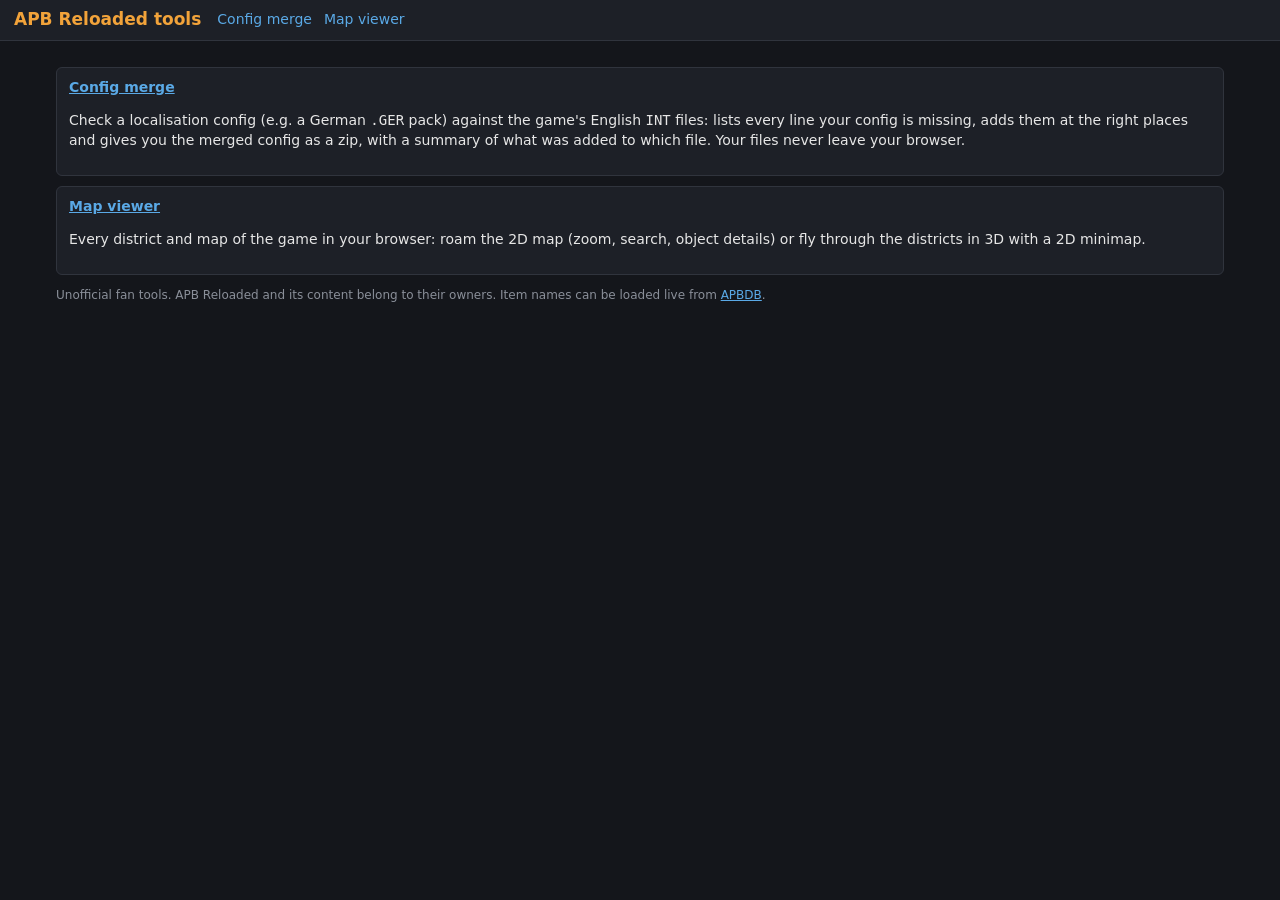
==== index.html @ 0a49f4ce "init" ====
<!doctype html>
<html lang="en"><head><meta charset="utf-8"><meta name="viewport" content="width=device-width,initial-scale=1">
<title>APB Reloaded tools</title><link rel="stylesheet" href="assets/style.css"></head>
<body>
<header><h1>APB Reloaded tools</h1><nav><a href="config/">Config merge</a><a href="maps/">Map viewer</a></nav></header>
<main class="page">
  <div class="card"><h3><a href="config/">Config merge</a></h3>
    <p>Check a localisation config (e.g. a German <code>.GER</code> pack) against the game's English <code>INT</code> files:
    lists every line your config is missing, adds them at the right places and gives you the merged config as a zip,
    with a summary of what was added to which file. Your files never leave your browser.</p></div>
  <div class="card"><h3><a href="maps/">Map viewer</a></h3>
    <p>Every district and map of the game in your browser: roam the 2D map (zoom, search, object details) or fly
    through the districts in 3D with a 2D minimap.</p></div>
  <p class="hint">Unofficial fan tools. APB Reloaded and its content belong to their owners. Item names can be
    loaded live from <a href="https://apbdb.com">APBDB</a>.</p>
</main>
</body></html>
---- assets/style.css ----
:root{--bg:#14161b;--panel:#1d2027;--line:#30343d;--text:#e6e6e6;--dim:#8a8f99;--acc:#f2a33a;--ok:#7bd389;--bad:#e66a6a;--link:#5aa9e6}
*{box-sizing:border-box}html,body{margin:0;height:100%;background:var(--bg);color:var(--text);font:14px/1.4 system-ui,-apple-system,Segoe UI,Roboto,sans-serif}
a{color:var(--link)}header{display:flex;align-items:center;gap:16px;padding:8px 14px;background:var(--panel);border-bottom:1px solid var(--line)}
header h1{font-size:17px;margin:0;color:var(--acc)}header nav a{margin-right:12px;text-decoration:none}header nav a.active{color:var(--acc)}
button,select,input{background:#262a33;color:var(--text);border:1px solid var(--line);border-radius:4px;padding:4px 9px;font:inherit}
button{cursor:pointer}button:hover{border-color:var(--acc)}button.primary{border-color:var(--acc);color:var(--acc)}button:disabled{opacity:.5;cursor:default}
.dim{color:var(--dim)}.ok{color:var(--ok)}.bad{color:var(--bad)}.hint{color:var(--dim);font-size:12px}
.card{background:var(--panel);border:1px solid var(--line);border-radius:6px;padding:10px 12px;margin:10px 0}
.card h3{margin:0 0 8px;font-size:14px;color:var(--acc)}
table.grid{border-collapse:collapse;font-size:12px}table.grid th,table.grid td{border:1px solid var(--line);padding:3px 6px;text-align:left;vertical-align:top}
table.grid th{background:#262a33;position:sticky;top:0}.tag{display:inline-block;padding:1px 7px;border-radius:9px;background:#262a33;border:1px solid var(--line);font-size:12px;margin:2px}
.swatch{display:inline-block;width:10px;height:10px;border-radius:2px;margin-right:5px;vertical-align:middle}
main.page{max-width:1200px;margin:0 auto;padding:16px}
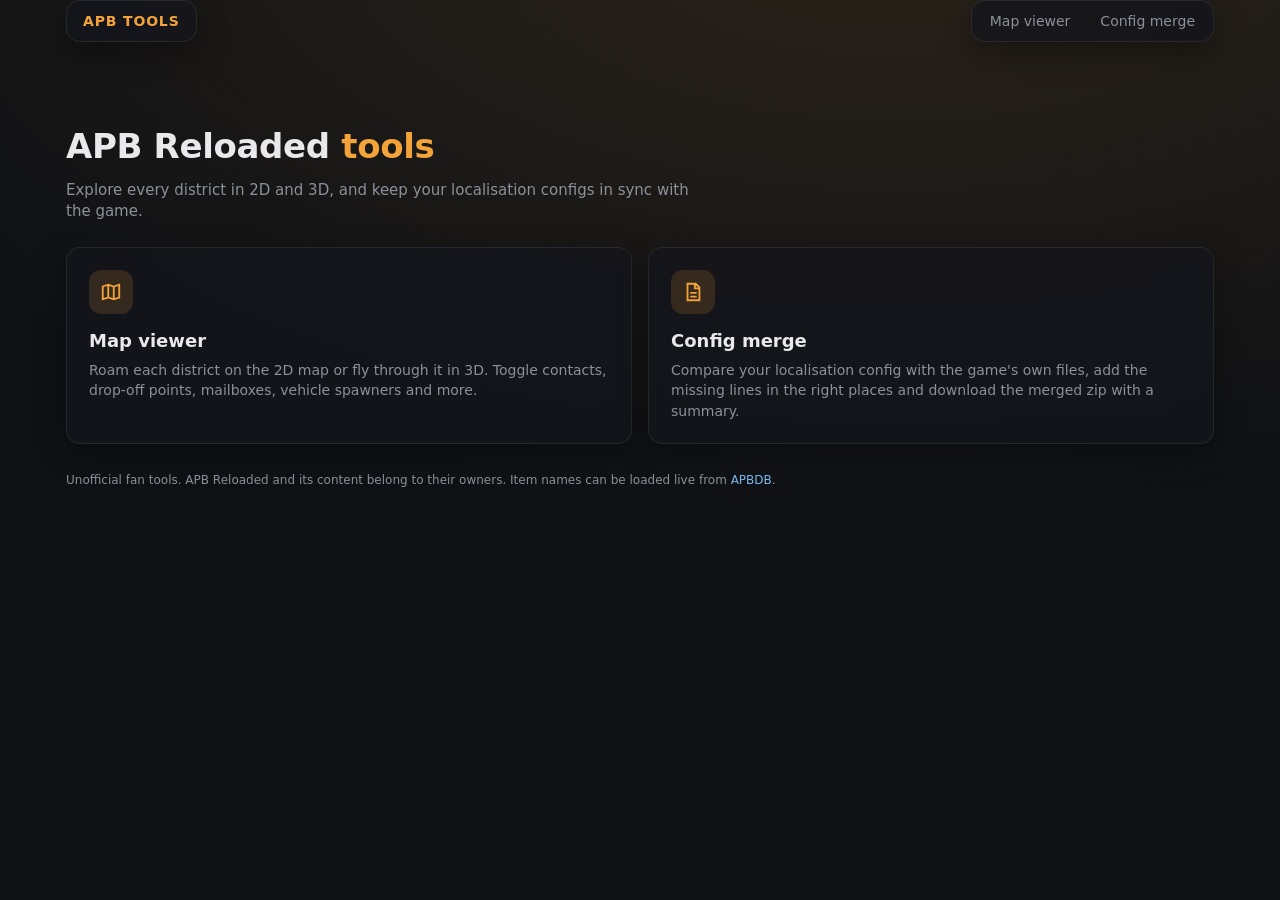
==== commit 7b411b47: "Map viewer v2: textured 3D, gameplay layers and redesign" ====
--- a/index.html
+++ b/index.html
@@ -1,17 +1,27 @@
 <!doctype html>
 <html lang="en"><head><meta charset="utf-8"><meta name="viewport" content="width=device-width,initial-scale=1">
-<title>APB Reloaded tools</title><link rel="stylesheet" href="assets/style.css"></head>
+<title>APB Reloaded tools</title><link rel="stylesheet" href="assets/style.css">
+<style>
+  body{background:radial-gradient(1200px 600px at 70% -10%,rgba(242,163,58,.12),transparent),var(--bg)}
+  .hero{padding:40px 0 24px}.hero h1{margin:0 0 8px;font-size:34px;letter-spacing:-.01em}.hero h1 span{color:var(--acc)}
+  .hero p{margin:0;color:var(--dim);max-width:640px;font-size:15px}
+  .tiles{display:grid;grid-template-columns:repeat(auto-fit,minmax(300px,1fr));gap:16px}
+  .tile{display:block;padding:22px;color:var(--text);transition:transform .15s,border-color .15s}.tile:hover{transform:translateY(-2px);border-color:rgba(242,163,58,.5);text-decoration:none}
+  .tile .ic{width:44px;height:44px;border-radius:12px;display:grid;place-items:center;background:rgba(242,163,58,.15);color:var(--acc);margin-bottom:14px}
+  .tile h2{margin:0 0 6px;font-size:18px}.tile p{margin:0;color:var(--dim)}
+  .foot{margin-top:28px}
+</style></head>
 <body>
-<header><h1>APB Reloaded tools</h1><nav><a href="config/">Config merge</a><a href="maps/">Map viewer</a></nav></header>
+<div class="topbar page"><div class="glass brand">APB TOOLS</div><div style="flex:1"></div>
+  <nav class="glass nav"><a href="maps/">Map viewer</a><a href="config/">Config merge</a></nav></div>
 <main class="page">
-  <div class="card"><h3><a href="config/">Config merge</a></h3>
-    <p>Check a localisation config (e.g. a German <code>.GER</code> pack) against the game's English <code>INT</code> files:
-    lists every line your config is missing, adds them at the right places and gives you the merged config as a zip,
-    with a summary of what was added to which file. Your files never leave your browser.</p></div>
-  <div class="card"><h3><a href="maps/">Map viewer</a></h3>
-    <p>Every district and map of the game in your browser: roam the 2D map (zoom, search, object details) or fly
-    through the districts in 3D with a 2D minimap.</p></div>
-  <p class="hint">Unofficial fan tools. APB Reloaded and its content belong to their owners. Item names can be
-    loaded live from <a href="https://apbdb.com">APBDB</a>.</p>
+  <div class="hero"><h1>APB Reloaded <span>tools</span></h1><p>Explore every district in 2D and 3D, and keep your localisation configs in sync with the game.</p></div>
+  <div class="tiles">
+    <a class="glass tile" href="maps/"><div class="ic"><svg viewBox="0 0 24 24" width="22" height="22" fill="none" stroke="currentColor" stroke-width="2"><path d="M3 6l6-2 6 2 6-2v14l-6 2-6-2-6 2zM9 4v14M15 6v14"/></svg></div>
+      <h2>Map viewer</h2><p>Roam each district on the 2D map or fly through it in 3D. Toggle contacts, drop-off points, mailboxes, vehicle spawners and more.</p></a>
+    <a class="glass tile" href="config/"><div class="ic"><svg viewBox="0 0 24 24" width="22" height="22" fill="none" stroke="currentColor" stroke-width="2"><path d="M6 3h9l4 4v14H6zM14 3v5h5M9 13h7M9 17h7"/></svg></div>
+      <h2>Config merge</h2><p>Compare your localisation config with the game's own files, add the missing lines in the right places and download the merged zip with a summary.</p></a>
+  </div>
+  <p class="hint foot">Unofficial fan tools. APB Reloaded and its content belong to their owners. Item names can be loaded live from <a href="https://apbdb.com">APBDB</a>.</p>
 </main>
 </body></html>
--- a/assets/style.css
+++ b/assets/style.css
@@ -1,13 +1,29 @@
-:root{--bg:#14161b;--panel:#1d2027;--line:#30343d;--text:#e6e6e6;--dim:#8a8f99;--acc:#f2a33a;--ok:#7bd389;--bad:#e66a6a;--link:#5aa9e6}
-*{box-sizing:border-box}html,body{margin:0;height:100%;background:var(--bg);color:var(--text);font:14px/1.4 system-ui,-apple-system,Segoe UI,Roboto,sans-serif}
-a{color:var(--link)}header{display:flex;align-items:center;gap:16px;padding:8px 14px;background:var(--panel);border-bottom:1px solid var(--line)}
-header h1{font-size:17px;margin:0;color:var(--acc)}header nav a{margin-right:12px;text-decoration:none}header nav a.active{color:var(--acc)}
-button,select,input{background:#262a33;color:var(--text);border:1px solid var(--line);border-radius:4px;padding:4px 9px;font:inherit}
-button{cursor:pointer}button:hover{border-color:var(--acc)}button.primary{border-color:var(--acc);color:var(--acc)}button:disabled{opacity:.5;cursor:default}
+:root{--acc:#f2a33a;--acc-ink:#1a1205;--bg:#0f1115;--glass:rgba(20,22,28,.8);--glass-solid:#171a20;--line:rgba(255,255,255,.08);--text:#e9e9ec;--dim:#8b909a;--ok:#7bd389;--bad:#e66a6a;--link:#7cb8ee;--r:14px}
+*{box-sizing:border-box}
+html,body{margin:0;height:100%;background:var(--bg);color:var(--text);font:14px/1.45 Inter,system-ui,-apple-system,"Segoe UI",Roboto,sans-serif;-webkit-font-smoothing:antialiased}
+a{color:var(--link);text-decoration:none}a:hover{text-decoration:underline}
+code{background:rgba(255,255,255,.06);padding:1px 5px;border-radius:5px;font-size:12.5px}
+.glass{background:var(--glass);backdrop-filter:blur(14px);-webkit-backdrop-filter:blur(14px);border:1px solid var(--line);border-radius:var(--r);box-shadow:0 10px 30px rgba(0,0,0,.35)}
+button,select,input,.btn{font:inherit;color:var(--text);background:rgba(255,255,255,.05);border:1px solid var(--line);border-radius:10px;padding:7px 12px}
+button,.btn{cursor:pointer;display:inline-flex;align-items:center;gap:6px}button:hover,.btn:hover{border-color:rgba(242,163,58,.6);text-decoration:none}
+button.primary,.btn.primary{background:var(--acc);color:var(--acc-ink);border-color:var(--acc);font-weight:600}
+button:disabled{opacity:.45;cursor:default}
+select{appearance:none;padding-right:28px;background-image:linear-gradient(45deg,transparent 50%,var(--dim) 50%),linear-gradient(135deg,var(--dim) 50%,transparent 50%);background-position:calc(100% - 15px) 50%,calc(100% - 10px) 50%;background-size:5px 5px;background-repeat:no-repeat}
+select option{background:var(--glass-solid)}
+input::placeholder{color:var(--dim)}input:focus,select:focus{outline:none;border-color:rgba(242,163,58,.7)}
 .dim{color:var(--dim)}.ok{color:var(--ok)}.bad{color:var(--bad)}.hint{color:var(--dim);font-size:12px}
-.card{background:var(--panel);border:1px solid var(--line);border-radius:6px;padding:10px 12px;margin:10px 0}
-.card h3{margin:0 0 8px;font-size:14px;color:var(--acc)}
-table.grid{border-collapse:collapse;font-size:12px}table.grid th,table.grid td{border:1px solid var(--line);padding:3px 6px;text-align:left;vertical-align:top}
-table.grid th{background:#262a33;position:sticky;top:0}.tag{display:inline-block;padding:1px 7px;border-radius:9px;background:#262a33;border:1px solid var(--line);font-size:12px;margin:2px}
-.swatch{display:inline-block;width:10px;height:10px;border-radius:2px;margin-right:5px;vertical-align:middle}
-main.page{max-width:1200px;margin:0 auto;padding:16px}
+.topbar{display:flex;align-items:center;gap:12px;padding:16px}
+.brand{padding:10px 16px;font-weight:700;letter-spacing:.06em;color:var(--acc);display:flex;gap:10px;align-items:center;white-space:nowrap}
+.brand small{color:var(--dim);font-weight:500;letter-spacing:0}
+.nav{display:flex;padding:4px;gap:2px}.nav a{padding:6px 14px;border-radius:10px;color:var(--dim)}.nav a.on{background:var(--acc);color:var(--acc-ink);font-weight:600}.nav a:hover{text-decoration:none;color:var(--text)}.nav a.on:hover{color:var(--acc-ink)}
+.seg{display:flex;padding:4px;gap:2px}.seg button{border:0;background:none;color:var(--dim);padding:6px 14px}.seg button.on{background:var(--acc);color:var(--acc-ink);font-weight:600}
+.card{padding:16px 18px;margin:0 0 14px}.card h3{margin:0 0 10px;font-size:11px;letter-spacing:.12em;text-transform:uppercase;color:var(--dim);font-weight:600}
+.page{max-width:1180px;margin:0 auto;padding:0 16px 40px}
+table.grid{border-collapse:collapse;font-size:12.5px;width:100%}table.grid th,table.grid td{border-bottom:1px solid var(--line);padding:6px 8px;text-align:left;vertical-align:top}
+table.grid th{color:var(--dim);font-weight:600;font-size:11.5px;text-transform:uppercase;letter-spacing:.06em;position:sticky;top:0;background:var(--glass-solid)}
+.tag{display:inline-flex;gap:6px;align-items:center;padding:3px 10px;border-radius:20px;background:rgba(255,255,255,.05);border:1px solid var(--line);font-size:12px;margin:2px}
+.swatch{display:inline-block;width:10px;height:10px;border-radius:3px;margin-right:6px;vertical-align:middle}
+.switch{width:30px;height:17px;border-radius:9px;background:#3a3e48;position:relative;flex:none;cursor:pointer;transition:background .15s}
+.switch:after{content:"";position:absolute;width:13px;height:13px;border-radius:50%;background:#fff;top:2px;left:2px;transition:left .15s}
+.switch.on{background:var(--acc)}.switch.on:after{left:15px}
+@media (max-width:760px){.topbar{flex-wrap:wrap;padding:10px}.brand small{display:none}}
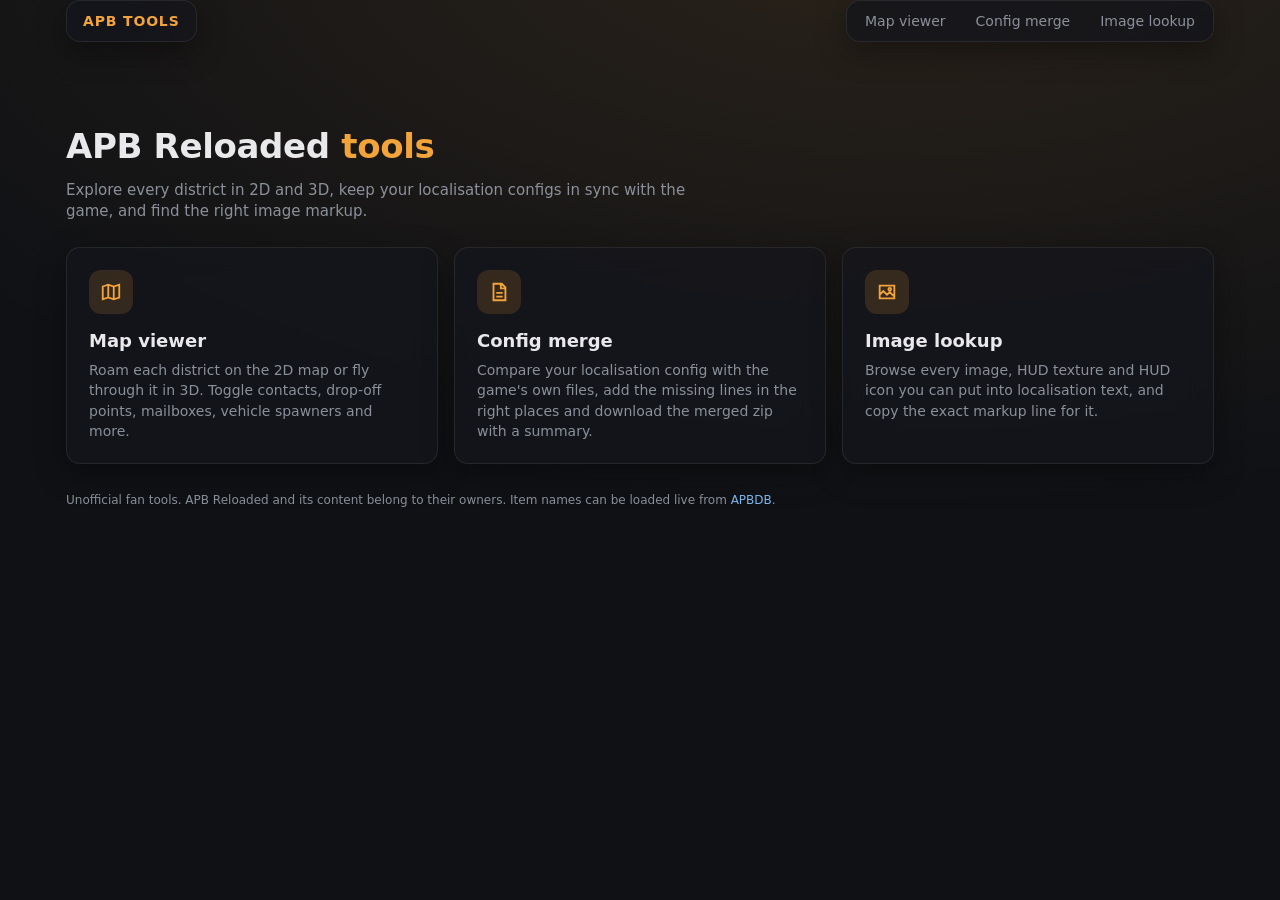
==== commit e2eb2648: "Image Lookup" ====
--- a/index.html
+++ b/index.html
@@ -13,14 +13,16 @@
 </style></head>
 <body>
 <div class="topbar page"><div class="glass brand">APB TOOLS</div><div style="flex:1"></div>
-  <nav class="glass nav"><a href="maps/">Map viewer</a><a href="config/">Config merge</a></nav></div>
+  <nav class="glass nav"><a href="maps/">Map viewer</a><a href="config/">Config merge</a><a href="images/">Image lookup</a></nav></div>
 <main class="page">
-  <div class="hero"><h1>APB Reloaded <span>tools</span></h1><p>Explore every district in 2D and 3D, and keep your localisation configs in sync with the game.</p></div>
+  <div class="hero"><h1>APB Reloaded <span>tools</span></h1><p>Explore every district in 2D and 3D, keep your localisation configs in sync with the game, and find the right image markup.</p></div>
   <div class="tiles">
     <a class="glass tile" href="maps/"><div class="ic"><svg viewBox="0 0 24 24" width="22" height="22" fill="none" stroke="currentColor" stroke-width="2"><path d="M3 6l6-2 6 2 6-2v14l-6 2-6-2-6 2zM9 4v14M15 6v14"/></svg></div>
       <h2>Map viewer</h2><p>Roam each district on the 2D map or fly through it in 3D. Toggle contacts, drop-off points, mailboxes, vehicle spawners and more.</p></a>
     <a class="glass tile" href="config/"><div class="ic"><svg viewBox="0 0 24 24" width="22" height="22" fill="none" stroke="currentColor" stroke-width="2"><path d="M6 3h9l4 4v14H6zM14 3v5h5M9 13h7M9 17h7"/></svg></div>
       <h2>Config merge</h2><p>Compare your localisation config with the game's own files, add the missing lines in the right places and download the merged zip with a summary.</p></a>
+    <a class="glass tile" href="images/"><div class="ic"><svg viewBox="0 0 24 24" width="22" height="22" fill="none" stroke="currentColor" stroke-width="2"><path d="M4 5h16v14H4zM4 15l4-4 4 4 3-3 5 5"/><circle cx="15" cy="9" r="1.5"/></svg></div>
+      <h2>Image lookup</h2><p>Browse every image, HUD texture and HUD icon you can put into localisation text, and copy the exact markup line for it.</p></a>
   </div>
   <p class="hint foot">Unofficial fan tools. APB Reloaded and its content belong to their owners. Item names can be loaded live from <a href="https://apbdb.com">APBDB</a>.</p>
 </main>
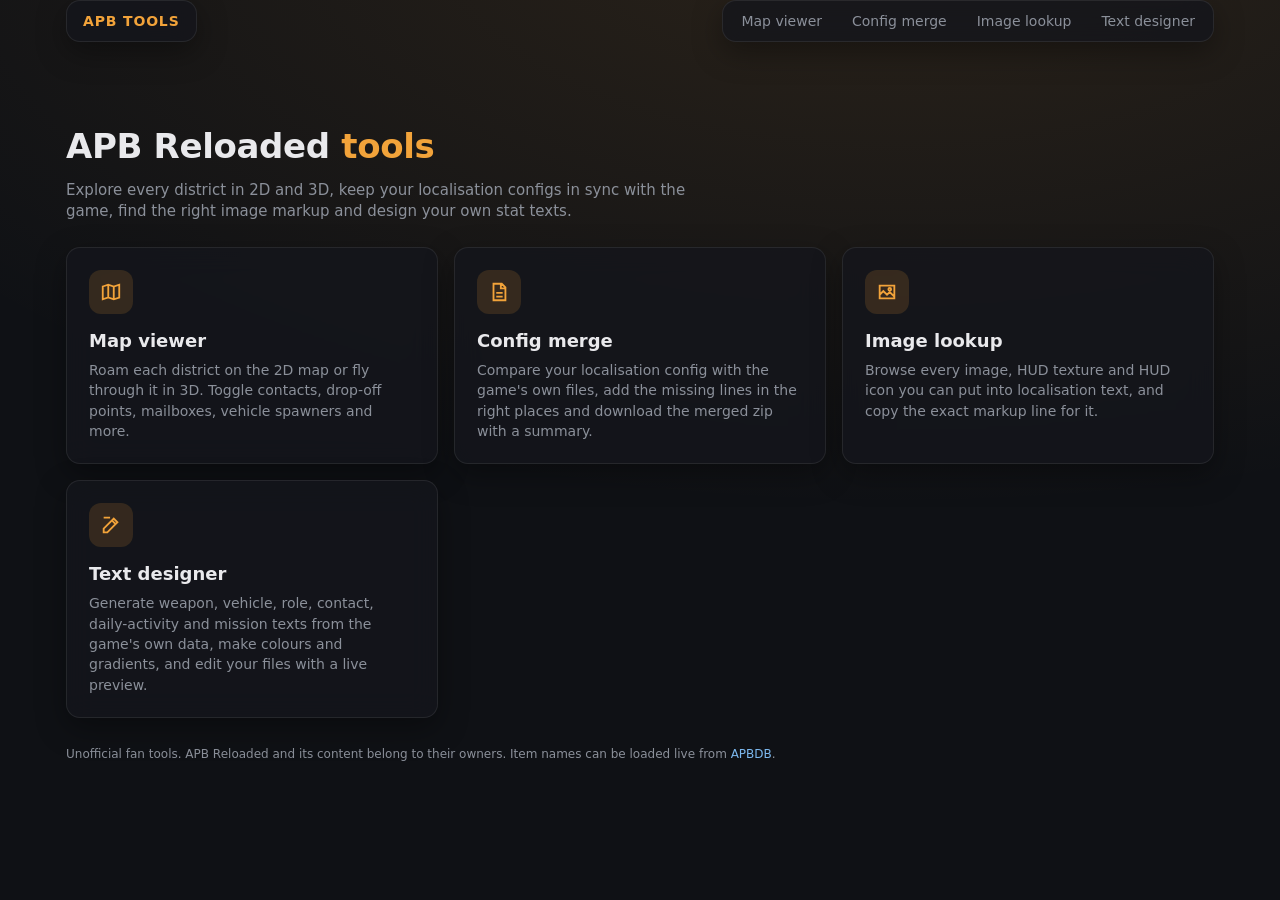
==== commit 55a37f42: "config designer" ====
--- a/index.html
+++ b/index.html
@@ -13,9 +13,9 @@
 </style></head>
 <body>
 <div class="topbar page"><div class="glass brand">APB TOOLS</div><div style="flex:1"></div>
-  <nav class="glass nav"><a href="maps/">Map viewer</a><a href="config/">Config merge</a><a href="images/">Image lookup</a></nav></div>
+  <nav class="glass nav"><a href="maps/">Map viewer</a><a href="config/">Config merge</a><a href="images/">Image lookup</a><a href="designer/">Text designer</a></nav></div>
 <main class="page">
-  <div class="hero"><h1>APB Reloaded <span>tools</span></h1><p>Explore every district in 2D and 3D, keep your localisation configs in sync with the game, and find the right image markup.</p></div>
+  <div class="hero"><h1>APB Reloaded <span>tools</span></h1><p>Explore every district in 2D and 3D, keep your localisation configs in sync with the game, find the right image markup and design your own stat texts.</p></div>
   <div class="tiles">
     <a class="glass tile" href="maps/"><div class="ic"><svg viewBox="0 0 24 24" width="22" height="22" fill="none" stroke="currentColor" stroke-width="2"><path d="M3 6l6-2 6 2 6-2v14l-6 2-6-2-6 2zM9 4v14M15 6v14"/></svg></div>
       <h2>Map viewer</h2><p>Roam each district on the 2D map or fly through it in 3D. Toggle contacts, drop-off points, mailboxes, vehicle spawners and more.</p></a>
@@ -23,6 +23,8 @@
       <h2>Config merge</h2><p>Compare your localisation config with the game's own files, add the missing lines in the right places and download the merged zip with a summary.</p></a>
     <a class="glass tile" href="images/"><div class="ic"><svg viewBox="0 0 24 24" width="22" height="22" fill="none" stroke="currentColor" stroke-width="2"><path d="M4 5h16v14H4zM4 15l4-4 4 4 3-3 5 5"/><circle cx="15" cy="9" r="1.5"/></svg></div>
       <h2>Image lookup</h2><p>Browse every image, HUD texture and HUD icon you can put into localisation text, and copy the exact markup line for it.</p></a>
+    <a class="glass tile" href="designer/"><div class="ic"><svg viewBox="0 0 24 24" width="22" height="22" fill="none" stroke="currentColor" stroke-width="2"><path d="M4 20h4L19 9l-4-4L4 16zM13 7l4 4M4 4h7"/></svg></div>
+      <h2>Text designer</h2><p>Generate weapon, vehicle, role, contact, daily-activity and mission texts from the game's own data, make colours and gradients, and edit your files with a live preview.</p></a>
   </div>
   <p class="hint foot">Unofficial fan tools. APB Reloaded and its content belong to their owners. Item names can be loaded live from <a href="https://apbdb.com">APBDB</a>.</p>
 </main>
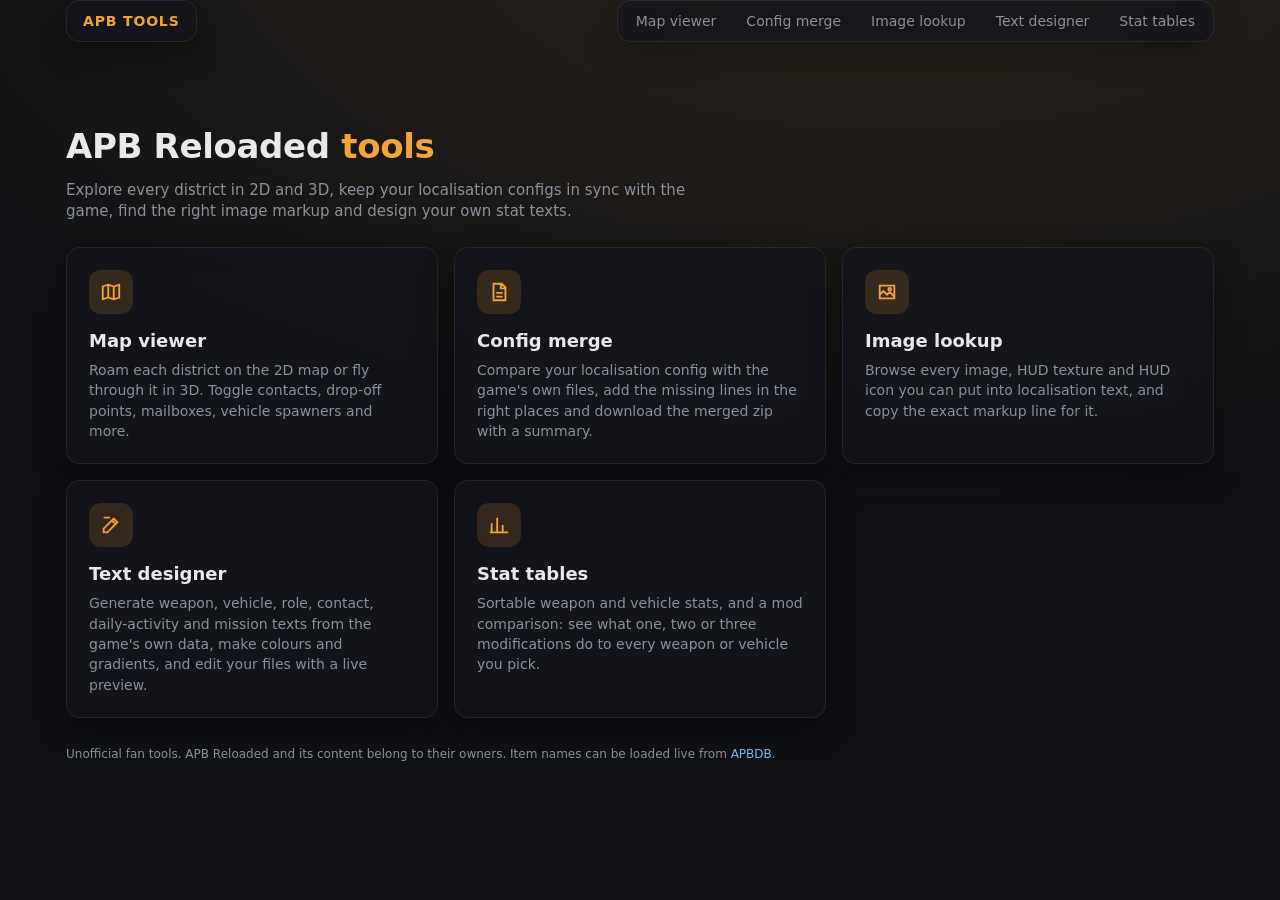
==== commit 205817ad: "stats page" ====
--- a/index.html
+++ b/index.html
@@ -13,7 +13,7 @@
 </style></head>
 <body>
 <div class="topbar page"><div class="glass brand">APB TOOLS</div><div style="flex:1"></div>
-  <nav class="glass nav"><a href="maps/">Map viewer</a><a href="config/">Config merge</a><a href="images/">Image lookup</a><a href="designer/">Text designer</a></nav></div>
+  <nav class="glass nav"><a href="maps/">Map viewer</a><a href="config/">Config merge</a><a href="images/">Image lookup</a><a href="designer/">Text designer</a><a href="stats/">Stat tables</a></nav></div>
 <main class="page">
   <div class="hero"><h1>APB Reloaded <span>tools</span></h1><p>Explore every district in 2D and 3D, keep your localisation configs in sync with the game, find the right image markup and design your own stat texts.</p></div>
   <div class="tiles">
@@ -25,6 +25,8 @@
       <h2>Image lookup</h2><p>Browse every image, HUD texture and HUD icon you can put into localisation text, and copy the exact markup line for it.</p></a>
     <a class="glass tile" href="designer/"><div class="ic"><svg viewBox="0 0 24 24" width="22" height="22" fill="none" stroke="currentColor" stroke-width="2"><path d="M4 20h4L19 9l-4-4L4 16zM13 7l4 4M4 4h7"/></svg></div>
       <h2>Text designer</h2><p>Generate weapon, vehicle, role, contact, daily-activity and mission texts from the game's own data, make colours and gradients, and edit your files with a live preview.</p></a>
+    <a class="glass tile" href="stats/"><div class="ic"><svg viewBox="0 0 24 24" width="22" height="22" fill="none" stroke="currentColor" stroke-width="2"><path d="M4 20V10M10 20V4M16 20v-8M22 20H2"/></svg></div>
+      <h2>Stat tables</h2><p>Sortable weapon and vehicle stats, and a mod comparison: see what one, two or three modifications do to every weapon or vehicle you pick.</p></a>
   </div>
   <p class="hint foot">Unofficial fan tools. APB Reloaded and its content belong to their owners. Item names can be loaded live from <a href="https://apbdb.com">APBDB</a>.</p>
 </main>
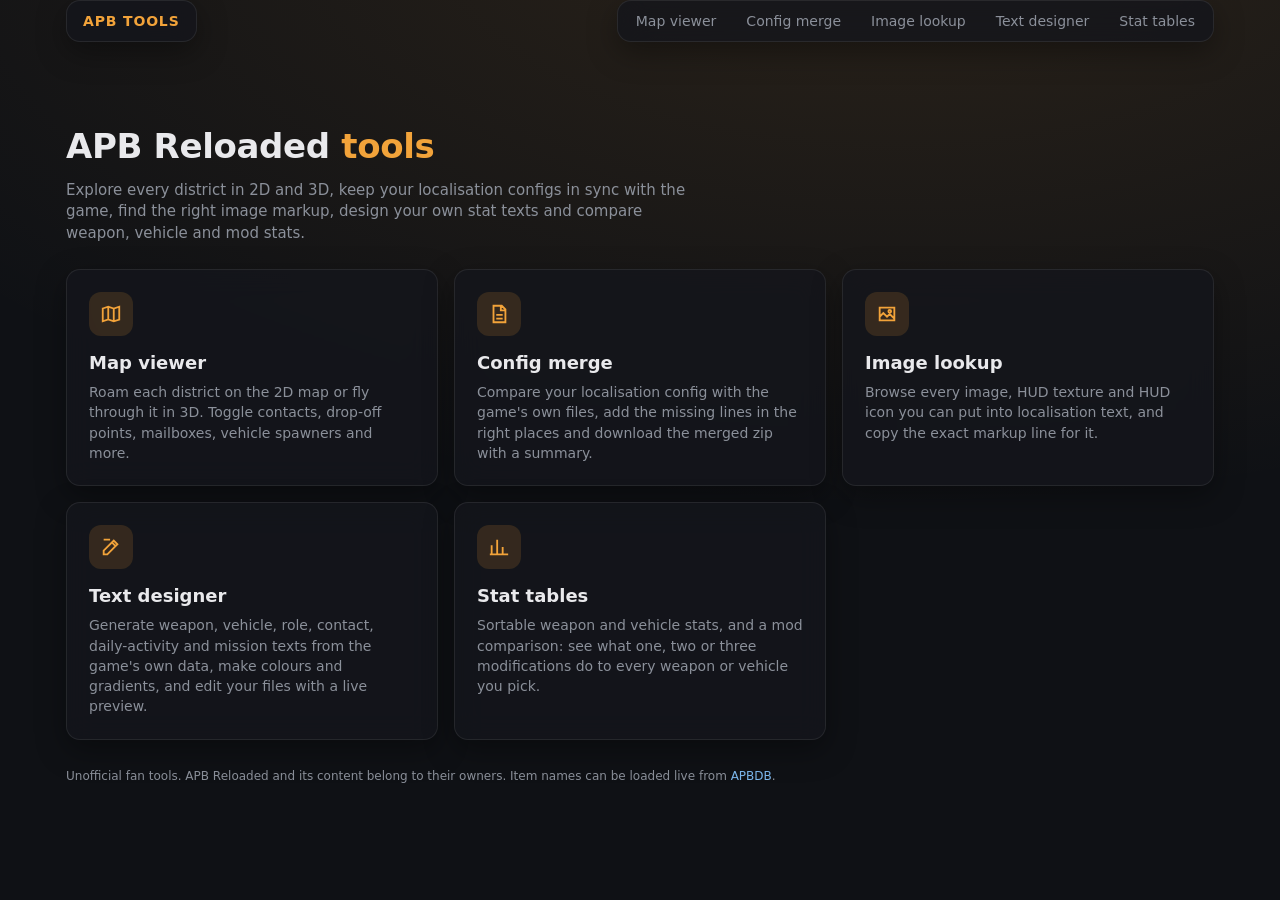
==== commit 21718959: "stats update + fixes" ====
--- a/index.html
+++ b/index.html
@@ -15,7 +15,7 @@
 <div class="topbar page"><div class="glass brand">APB TOOLS</div><div style="flex:1"></div>
   <nav class="glass nav"><a href="maps/">Map viewer</a><a href="config/">Config merge</a><a href="images/">Image lookup</a><a href="designer/">Text designer</a><a href="stats/">Stat tables</a></nav></div>
 <main class="page">
-  <div class="hero"><h1>APB Reloaded <span>tools</span></h1><p>Explore every district in 2D and 3D, keep your localisation configs in sync with the game, find the right image markup and design your own stat texts.</p></div>
+  <div class="hero"><h1>APB Reloaded <span>tools</span></h1><p>Explore every district in 2D and 3D, keep your localisation configs in sync with the game, find the right image markup, design your own stat texts and compare weapon, vehicle and mod stats.</p></div>
   <div class="tiles">
     <a class="glass tile" href="maps/"><div class="ic"><svg viewBox="0 0 24 24" width="22" height="22" fill="none" stroke="currentColor" stroke-width="2"><path d="M3 6l6-2 6 2 6-2v14l-6 2-6-2-6 2zM9 4v14M15 6v14"/></svg></div>
       <h2>Map viewer</h2><p>Roam each district on the 2D map or fly through it in 3D. Toggle contacts, drop-off points, mailboxes, vehicle spawners and more.</p></a>
--- a/assets/style.css
+++ b/assets/style.css
@@ -11,11 +11,12 @@
 select{appearance:none;padding-right:28px;background-image:linear-gradient(45deg,transparent 50%,var(--dim) 50%),linear-gradient(135deg,var(--dim) 50%,transparent 50%);background-position:calc(100% - 15px) 50%,calc(100% - 10px) 50%;background-size:5px 5px;background-repeat:no-repeat}
 select option{background:var(--glass-solid)}
 input::placeholder{color:var(--dim)}input:focus,select:focus{outline:none;border-color:rgba(242,163,58,.7)}
+:focus-visible{outline:2px solid rgba(242,163,58,.85);outline-offset:2px}input:focus-visible,select:focus-visible,textarea:focus-visible{outline:none}
 .dim{color:var(--dim)}.ok{color:var(--ok)}.bad{color:var(--bad)}.hint{color:var(--dim);font-size:12px}
 .topbar{display:flex;align-items:center;gap:12px;padding:16px}
 .brand{padding:10px 16px;font-weight:700;letter-spacing:.06em;color:var(--acc);display:flex;gap:10px;align-items:center;white-space:nowrap}
 .brand small{color:var(--dim);font-weight:500;letter-spacing:0}
-.nav{display:flex;padding:4px;gap:2px}.nav a{padding:6px 14px;border-radius:10px;color:var(--dim)}.nav a.on{background:var(--acc);color:var(--acc-ink);font-weight:600}.nav a:hover{text-decoration:none;color:var(--text)}.nav a.on:hover{color:var(--acc-ink)}
+.nav{display:flex;flex-wrap:wrap;padding:4px;gap:2px}.nav a{padding:6px 14px;border-radius:10px;color:var(--dim)}.nav a.on{background:var(--acc);color:var(--acc-ink);font-weight:600}.nav a:hover{text-decoration:none;color:var(--text)}.nav a.on:hover{color:var(--acc-ink)}
 .seg{display:flex;padding:4px;gap:2px}.seg button{border:0;background:none;color:var(--dim);padding:6px 14px}.seg button.on{background:var(--acc);color:var(--acc-ink);font-weight:600}
 .card{padding:16px 18px;margin:0 0 14px}.card h3{margin:0 0 10px;font-size:11px;letter-spacing:.12em;text-transform:uppercase;color:var(--dim);font-weight:600}
 .page{max-width:1180px;margin:0 auto;padding:0 16px 40px}
@@ -26,4 +27,4 @@
 .switch{width:30px;height:17px;border-radius:9px;background:#3a3e48;position:relative;flex:none;cursor:pointer;transition:background .15s}
 .switch:after{content:"";position:absolute;width:13px;height:13px;border-radius:50%;background:#fff;top:2px;left:2px;transition:left .15s}
 .switch.on{background:var(--acc)}.switch.on:after{left:15px}
-@media (max-width:760px){.topbar{flex-wrap:wrap;padding:10px}.brand small{display:none}}
+@media (max-width:760px){.topbar{flex-wrap:wrap;padding:10px}.brand small{display:none}.nav a{padding:6px 10px}}
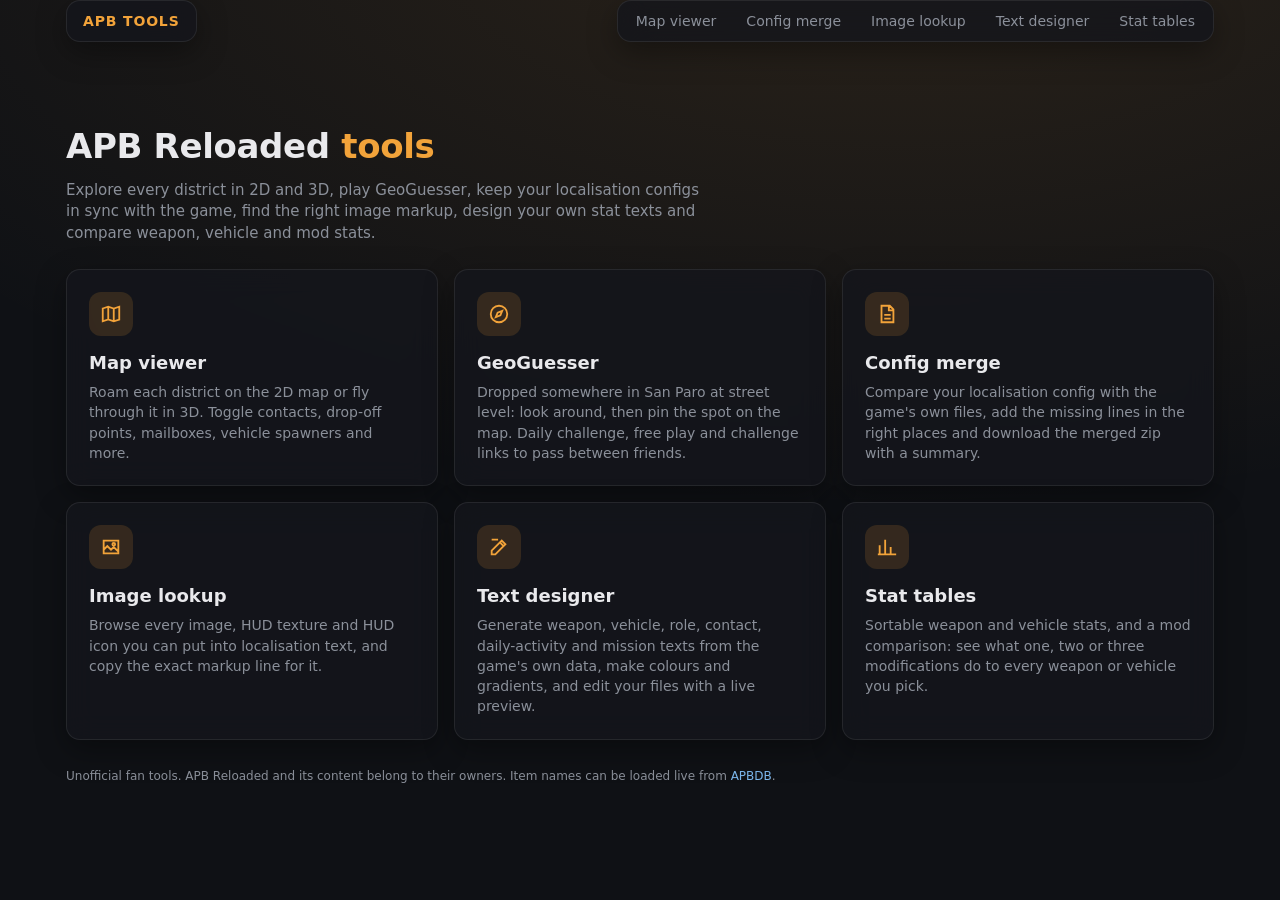
==== commit 38012671: "GeoGuesser: freeze daily challenges in a year-ahead schedule, monthly Action keeps it topped up Dail" ====
--- a/index.html
+++ b/index.html
@@ -15,10 +15,12 @@
 <div class="topbar page"><div class="glass brand">APB TOOLS</div><div style="flex:1"></div>
   <nav class="glass nav"><a href="maps/">Map viewer</a><a href="config/">Config merge</a><a href="images/">Image lookup</a><a href="designer/">Text designer</a><a href="stats/">Stat tables</a></nav></div>
 <main class="page">
-  <div class="hero"><h1>APB Reloaded <span>tools</span></h1><p>Explore every district in 2D and 3D, keep your localisation configs in sync with the game, find the right image markup, design your own stat texts and compare weapon, vehicle and mod stats.</p></div>
+  <div class="hero"><h1>APB Reloaded <span>tools</span></h1><p>Explore every district in 2D and 3D, play GeoGuesser, keep your localisation configs in sync with the game, find the right image markup, design your own stat texts and compare weapon, vehicle and mod stats.</p></div>
   <div class="tiles">
     <a class="glass tile" href="maps/"><div class="ic"><svg viewBox="0 0 24 24" width="22" height="22" fill="none" stroke="currentColor" stroke-width="2"><path d="M3 6l6-2 6 2 6-2v14l-6 2-6-2-6 2zM9 4v14M15 6v14"/></svg></div>
       <h2>Map viewer</h2><p>Roam each district on the 2D map or fly through it in 3D. Toggle contacts, drop-off points, mailboxes, vehicle spawners and more.</p></a>
+    <a class="glass tile" href="maps/#geo=daily"><div class="ic"><svg viewBox="0 0 24 24" width="22" height="22" fill="none" stroke="currentColor" stroke-width="2"><circle cx="12" cy="12" r="9"/><path d="M15.5 8.5l-2 5-5 2 2-5z"/></svg></div>
+      <h2>GeoGuesser</h2><p>Dropped somewhere in San Paro at street level: look around, then pin the spot on the map. Daily challenge, free play and challenge links to pass between friends.</p></a>
     <a class="glass tile" href="config/"><div class="ic"><svg viewBox="0 0 24 24" width="22" height="22" fill="none" stroke="currentColor" stroke-width="2"><path d="M6 3h9l4 4v14H6zM14 3v5h5M9 13h7M9 17h7"/></svg></div>
       <h2>Config merge</h2><p>Compare your localisation config with the game's own files, add the missing lines in the right places and download the merged zip with a summary.</p></a>
     <a class="glass tile" href="images/"><div class="ic"><svg viewBox="0 0 24 24" width="22" height="22" fill="none" stroke="currentColor" stroke-width="2"><path d="M4 5h16v14H4zM4 15l4-4 4 4 3-3 5 5"/><circle cx="15" cy="9" r="1.5"/></svg></div>
